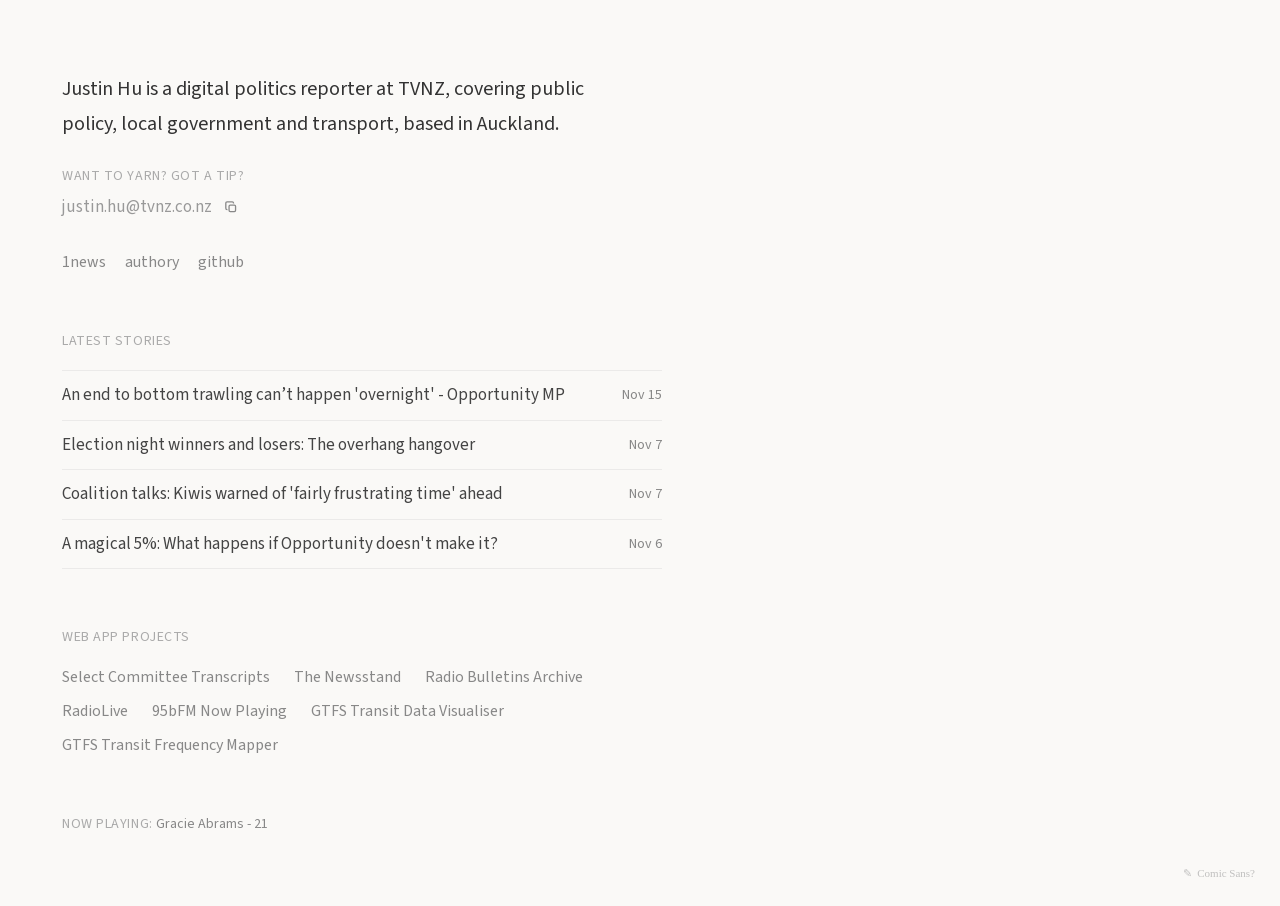
==== index.html @ ae9128d3 "chore: update recent articles" ====
<!DOCTYPE html>
<html lang="en-NZ"><head>
<meta charset="utf-8">
<meta name="viewport" content="width=device-width, initial-scale=1">
<title>Justin Hu</title>
<meta name="description" content="Justin Hu is a digital politics reporter at 1News, covering public policy, local government and transport in New Zealand.">
<link rel="canonical" href="https://justinhu-nz.github.io/">
<link rel="icon" type="image/png" sizes="32x32" href="/favicon-buzzy-bee.png">
<meta property="og:locale" content="en_NZ">
<meta property="og:type" content="website">
<meta property="og:title" content="Justin Hu">
<meta property="og:description" content="Justin Hu is a digital politics reporter at 1News, covering public policy, local government and transport in New Zealand.">
<meta property="og:url" content="https://justinhu-nz.github.io/">
<meta property="og:site_name" content="Justin Hu">
<meta name="twitter:card" content="summary">
<meta name="twitter:title" content="Justin Hu">
<meta name="twitter:description" content="Justin Hu is a digital politics reporter at 1News, covering public policy, local government and transport in New Zealand.">
<style>
@font-face {
  font-family: 'Source Sans 3';
  font-style: normal;
  font-weight: 300 500;
  font-display: swap;
  src: url("fonts/eb3d325c-e058-41f9-a5ef-965d2da668bb.woff2") format('woff2');
}
</style>
<style>
:root {
  --bg: #faf9f7;
  --ink: #333;
  --body: #444;
  --muted: #999;
  --subtle: #888;
  --label: #aaa;
  --rule: rgba(0,0,0,.06);
  --link-deco: rgba(0,0,0,.15);
  --email-cursor-original: url("data:image/svg+xml,%3Csvg%20xmlns='http://www.w3.org/2000/svg'%20width='46'%20height='30'%3E%3Crect%20x='1'%20y='1'%20width='40'%20height='20'%20rx='6'%20fill='%23333'%20stroke='%23fff'%20stroke-width='1.5'/%3E%3Cpath%20d='M9%2020%20L9%2028%20L18%2020%20Z'%20fill='%23333'/%3E%3Ctext%20x='21'%20y='15.5'%20font-family='sans-serif'%20font-size='11'%20font-weight='600'%20fill='%23fff'%20text-anchor='middle'%3Etip%3F%3C/text%3E%3C/svg%3E");
}
@media (prefers-color-scheme: dark) {
  :root {
    --bg: #1c1a17;
    --ink: #ddd8d0;
    --body: #bbb5ac;
    --muted: #6e6e6e;
    --subtle: #606060;
    --label: #505050;
    --rule: rgba(255,255,255,.09);
    --link-deco: rgba(255,255,255,.12);
  }
}
body { margin: 0; background: var(--bg); font-family: 'Source Sans 3', sans-serif; }
body.comic-mode { font-family: "Comic Sans MS", "Comic Sans", cursive; }
a { transition: color 0.15s; }
.email:hover { color: var(--ink); }
.social:hover { color: var(--ink); }
.article:hover { color: var(--ink); }

/* Feature 2 — subtle animated proofreader's squiggle on link hover.
   A sine-wave SVG used as a mask, so it's painted in currentColor and
   adapts to light/dark automatically. Underlined links opt in via .squiggle. */
.squiggle { position: relative; }
.squiggle::after {
  content: ""; position: absolute; left: 0; right: 0; bottom: -3px; height: 5px;
  background: currentColor; opacity: 0;
  transition: opacity 0.2s ease;
  -webkit-mask: var(--sq) repeat-x left center; mask: var(--sq) repeat-x left center;
  -webkit-mask-size: 12px 5px; mask-size: 12px 5px;
}
:root { --sq: url("data:image/svg+xml,%3Csvg xmlns='http://www.w3.org/2000/svg' width='12' height='5'%3E%3Cpath d='M0 2.5 Q3 0 6 2.5 T12 2.5' fill='none' stroke='%23000' stroke-width='1.1'/%3E%3C/svg%3E"); }
.squiggle:hover::after { opacity: 0.55; animation: sq-flow 0.9s linear infinite; }
@keyframes sq-flow { to { -webkit-mask-position: 12px center; mask-position: 12px center; } }
@media (prefers-reduced-motion: reduce) { .squiggle:hover::after { animation: none; } }

/* The email stays selectable. Change data-email-cursor on <body> to "original"
   to restore the previous dark speech-bubble cursor. */
.email { cursor: text; }
body[data-email-cursor="original"] .email { cursor: var(--email-cursor-original) 8 4, pointer; }

.contact-row { width: fit-content; max-width: 100%; }
.contact-halo {
  position: fixed; left: 0; top: 0; z-index: 2;
  color: var(--subtle); font-size: 11px; font-weight: 600; line-height: 1;
  white-space: nowrap; pointer-events: none; opacity: 0;
  text-shadow: 0 0 2px var(--bg), 0 0 5px var(--bg), 0 3px 10px rgba(0,0,0,.2);
  transform: translateY(-2px); transition: opacity .12s ease, transform .12s ease;
}
@media (hover: hover) and (pointer: fine) {
  body[data-email-cursor="plain"] .contact-row.is-halo-visible .contact-halo {
    opacity: .85; transform: translateY(0);
  }
}
@media (prefers-reduced-motion: reduce) { .contact-halo { transition: none; } }

.copy-email {
  display: inline-flex; align-items: center; gap: 0; padding: 4px;
  border: 0; border-radius: 5px; background: transparent;
  color: var(--subtle); font: inherit; font-size: 13px; line-height: 1;
  cursor: pointer; transition: color 0.15s, background 0.15s;
}
.copy-email:hover { color: var(--ink); }
.copy-email:focus-visible { outline: none; color: var(--ink); background: var(--rule); }
.copy-email svg { width: 13px; height: 13px; fill: none; stroke: currentColor; stroke-width: 1.6; }
.copy-email span {
  max-width: 0; overflow: hidden; opacity: 0; white-space: nowrap;
  transition: max-width 0.2s ease, opacity 0.2s ease, margin-left 0.2s ease;
}
.copy-email:hover span, .copy-email:focus-visible span {
  max-width: 110px; margin-left: 5px; opacity: 1;
}

.comic-toggle { display: none; }
@media (min-width: 768px) and (hover: hover) and (pointer: fine) {
  body.comic-mode > div > div { max-width: 650px !important; }
  body.comic-mode > div > div > p:first-of-type { max-width: 650px !important; }

  .comic-toggle {
    position: fixed; right: 16px; bottom: 14px; z-index: 3;
    display: inline-flex; align-items: center; gap: 5px;
    padding: 6px 8px; border: 1px solid transparent; border-radius: 999px;
    background: transparent; color: var(--label); font: 11px/1 "Comic Sans MS", "Comic Sans", cursive;
    cursor: pointer; opacity: .72;
    transition: color .15s, border-color .15s, opacity .15s, transform .15s;
  }
  .comic-toggle:hover { color: var(--ink); border-color: var(--rule); opacity: 1; transform: rotate(-2deg); }
  .comic-toggle:focus-visible { outline: 2px solid var(--ink); outline-offset: 3px; }
  .comic-toggle[aria-pressed="true"] { color: var(--subtle); opacity: .85; }
}

/* Feature 1 — story dates: actual date by default, "N days ago" on hover.
   Both variants are pre-rendered; hover swaps them with no per-hover JS. */
.date-rel { display: none; }
.article:hover .date-abs { display: none; }
.article:hover .date-rel { display: inline; }
.article {
  display: flex; justify-content: space-between; align-items: baseline; gap: 19px;
}
.article > span:first-child { line-height: 1.45; }
.article > span[data-iso] { flex-shrink: 0; }

/* A mouse can reveal the wider relative date on hover, so keep desktop rows
   stable by letting long headlines fade beneath it. Touch layouts retain the
   original wrapping behaviour because they have no hover-induced reflow. */
@media (hover: hover) and (pointer: fine) {
  .article { position: relative; display: block; }
  .article > span:first-child { display: block; overflow: hidden; white-space: nowrap; }
  .article > span[data-iso] {
    position: absolute; right: 0; top: 50%; transform: translateY(-50%);
    padding-left: 27px;
    background: linear-gradient(to right, transparent, var(--bg) 22px, var(--bg));
  }
}

/* Short-laptop fit — tightens vertical rhythm ONLY on small, short screens
   (e.g. 1366x768). Both conditions must hold: the max-width:1600px guard means
   a 1920-wide desktop can never match, no matter how much browser chrome
   shortens its window; max-height:820px keeps 1080-tall screens out too. */
@media (max-width: 1600px) and (max-height: 820px) {
  [style*="72px 62px"] { padding-top: 44px !important; padding-bottom: 44px !important; }
  [style*="58px 0 0"] { margin-top: 34px !important; }
}
</style>

<script type="application/ld+json">
{
  "@context": "https://schema.org",
  "@type": "WebSite",
  "url": "https://justinhu-nz.github.io/",
  "name": "Justin Hu",
  "alternateName": "Justin Hu NZ"
}
</script>

<script type="application/ld+json">
{
  "@context": "https://schema.org",
  "@type": "Person",
  "name": "Justin Hu",
  "url": "https://justinhu-nz.github.io/",
  "jobTitle": "Digital politics reporter",
  "worksFor": {
    "@type": "Organization",
    "name": "1News"
  },
  "knowsAbout": [
    "Public policy",
    "Local government",
    "Transport",
    "New Zealand politics"
  ],
  "sameAs": [
    "https://www.1news.co.nz/reporter/justin-hu/",
    "https://authory.com/JustinHu",
    "https://github.com/justinhu-nz/"
  ]
}
</script>

<style>
/* These rules activate only when one of the standalone layout trials targets
   its matching hidden marker. The normal homepage remains unchanged. */
.layout-trial-target { display: none; }

@media (min-width: 960px) {
  body:has(#latest-stories-tight:target) > div > div {
    box-sizing: border-box; display: grid !important;
    grid-template-columns: minmax(0, 520px) minmax(340px, 480px);
    column-gap: 40px; width: 100%; max-width: 1124px !important;
    padding: 56px 42px !important;
  }
}
@media (min-width: 1024px) {
  body:has(#latest-stories-balanced:target) > div > div {
    box-sizing: border-box; display: grid !important;
    grid-template-columns: minmax(0, 550px) minmax(360px, 520px);
    column-gap: 72px; width: 100%; max-width: 1266px !important;
    padding: 72px 62px !important;
  }
}
@media (min-width: 1120px) {
  body:has(#latest-stories-airy:target) > div > div {
    box-sizing: border-box; display: grid !important;
    grid-template-columns: minmax(0, 550px) minmax(380px, 540px);
    column-gap: 112px; width: 100%; max-width: 1362px !important;
    padding: 88px 80px !important;
  }
}

@media (min-width: 960px) {
  body:has(.layout-trial-target:target) > div > div > * { grid-column: 1; }
  body:has(.layout-trial-target:target) > div > div > div:last-child {
    grid-column: 2; grid-row: 1 / -1; margin-top: 0 !important;
  }
}
</style>
</head>
<body data-email-cursor="plain">
<span id="latest-stories-tight" class="layout-trial-target" aria-hidden="true"></span>
<span id="latest-stories-balanced" class="layout-trial-target" aria-hidden="true"></span>
<span id="latest-stories-airy" class="layout-trial-target" aria-hidden="true"></span>
<div style="min-height: 100vh; display: flex; align-items: flex-start; padding: 0">
<div style="padding: 72px 62px; max-width: 600px">
<p style="font-size: 20px; line-height: 1.75; color: var(--ink); margin: 0 0 7px; font-weight: 400; max-width: 550px">Justin Hu is a digital politics reporter at TVNZ, covering public policy, local government and transport, based in Auckland.</p>

<p style="font-size: 14px; color: var(--label); letter-spacing: 0.04em; text-transform: uppercase; margin: 24px 0 7px">Want to yarn? Got a tip?</p>
<p class="contact-row" style="display: flex; align-items: center; flex-wrap: wrap; gap: 9px; font-size: 17px; line-height: 1.7; color: var(--muted); margin: 0">
<a href="mailto:justin.hu@tvnz.co.nz" class="email squiggle" style="color: var(--muted); text-decoration: none">justin.hu@tvnz.co.nz</a>
<button type="button" id="copy-email" class="copy-email" aria-label="Copy email address">
<svg viewBox="0 0 16 16" aria-hidden="true"><rect x="5" y="5" width="8" height="8" rx="1.5"></rect><path d="M3 10.5H2.5A1.5 1.5 0 0 1 1 9V2.5A1.5 1.5 0 0 1 2.5 1H9a1.5 1.5 0 0 1 1.5 1.5V3"></path></svg>
<span aria-live="polite">Copy email address</span>
</button>
<span id="contact-halo" class="contact-halo" aria-hidden="true">tip?</span>
</p>

<div style="display: flex; gap: 19px; margin: 29px 0 0; font-size: 16px">
<a href="https://www.1news.co.nz/reporter/justin-hu/" class="social squiggle" style="color: var(--subtle); text-decoration: none">1news</a>
<a href="https://authory.com/JustinHu" class="social squiggle" style="color: var(--subtle); text-decoration: none">authory</a>
<a href="https://github.com/justinhu-nz/" class="social squiggle" rel="nofollow" style="color: var(--subtle); text-decoration: none">github</a>
</div>

<div style="margin: 58px 0 0">
<p style="font-size: 14px; color: var(--label); letter-spacing: 0.04em; text-transform: uppercase; margin: 0 0 19px">Latest stories</p>

<div style="display: flex; flex-direction: column; font-size: 17px">
<a href="https://www.1news.co.nz/2026/11/15/an-end-to-bottom-trawling-cant-happen-overnight-opportunity-mp/" class="article" style="padding: 12px 0; border-top: 1px solid var(--rule); color: var(--body); text-decoration: none">
<span style="line-height: 1.45">An end to bottom trawling can’t happen &#x27;overnight&#x27; - Opportunity MP</span>
<span style="font-size: 14px; color: var(--subtle); white-space: nowrap; flex-shrink: 0" data-iso="2026-11-15">Nov 15</span>
</a>
<a href="https://www.1news.co.nz/2026/11/08/election-night-winners-and-losers-the-overhang-hangover/" class="article" style="padding: 12px 0; border-top: 1px solid var(--rule); color: var(--body); text-decoration: none">
<span style="line-height: 1.45">Election night winners and losers: The overhang hangover</span>
<span style="font-size: 14px; color: var(--subtle); white-space: nowrap; flex-shrink: 0" data-iso="2026-11-07">Nov 7</span>
</a>
<a href="https://www.1news.co.nz/2026/11/08/coalition-talks-kiwis-warned-of-fairly-frustrating-time-ahead/" class="article" style="padding: 12px 0; border-top: 1px solid var(--rule); color: var(--body); text-decoration: none">
<span style="line-height: 1.45">Coalition talks: Kiwis warned of &#x27;fairly frustrating time&#x27; ahead</span>
<span style="font-size: 14px; color: var(--subtle); white-space: nowrap; flex-shrink: 0" data-iso="2026-11-07">Nov 7</span>
</a>
<a href="https://www.1news.co.nz/2026/11/06/a-magical-5-what-happens-if-opportunity-doesnt-make-it/" class="article" style="padding: 12px 0; border-top: 1px solid var(--rule); border-bottom: 1px solid var(--rule); color: var(--body); text-decoration: none">
<span style="line-height: 1.45">A magical 5%: What happens if Opportunity doesn&#x27;t make it?</span>
<span style="font-size: 14px; color: var(--subtle); white-space: nowrap; flex-shrink: 0" data-iso="2026-11-06">Nov 6</span>
</a>
</div>
</div>

<div style="margin: 58px 0 0">
<p style="font-size: 14px; color: var(--label); letter-spacing: 0.04em; text-transform: uppercase; margin: 0 0 19px">Web app projects</p>

<div style="display: flex; flex-wrap: wrap; gap: 12px 24px; font-size: 16px">
<a href="https://justinhu-nz.github.io/selectcommittee-transcripts/" rel="nofollow" style="color: var(--subtle); text-decoration: none; white-space: nowrap">Select Committee Transcripts</a>
<a href="https://justinhu-nz.github.io/nz-newsstand/" rel="nofollow" style="color: var(--subtle); text-decoration: none; white-space: nowrap">The Newsstand</a>
<a href="https://justinhu-nz.github.io/rnz-bulletins-archive/" rel="nofollow" style="color: var(--subtle); text-decoration: none; white-space: nowrap">Radio Bulletins Archive</a>
<a href="https://justinhu-nz.github.io/RadioLive/" rel="nofollow" style="color: var(--subtle); text-decoration: none; white-space: nowrap">RadioLive</a>
<a href="https://bsky.app/profile/95nowplaying.bsky.social" rel="nofollow" style="color: var(--subtle); text-decoration: none; white-space: nowrap">95bFM Now Playing</a>
<a href="https://justinhu-nz.github.io/GTFSTransitVisualiser/" rel="nofollow" style="color: var(--subtle); text-decoration: none; white-space: nowrap">GTFS Transit Data Visualiser</a>
<a href="https://justinhu-nz.github.io/GTFS-frequencyMapper/" rel="nofollow" style="color: var(--subtle); text-decoration: none; white-space: nowrap">GTFS Transit Frequency Mapper</a>
</div>
</div>

<p id="np" data-nosnippet style="font-size: 14px; color: var(--label); letter-spacing: 0.04em; text-transform: uppercase; margin: 58px 0 0; display: none">Now playing: <span id="np-track" style="text-transform: none; letter-spacing: 0; color: var(--subtle)"></span></p>
</div>
</div>

<button type="button" id="comic-toggle" class="comic-toggle" aria-pressed="false" aria-label="Turn on Comic Sans mode">
<span aria-hidden="true">✎</span><span>Comic Sans?</span>
</button>

<script>
/* A desktop-only typeface detour, remembered for the next visit. */
const comicToggle = document.getElementById('comic-toggle');
let comicMode = false;
try { comicMode = localStorage.getItem('comic-mode') === 'on'; } catch {}

const setComicMode = enabled => {
  document.body.classList.toggle('comic-mode', enabled);
  comicToggle.setAttribute('aria-pressed', String(enabled));
  comicToggle.setAttribute('aria-label', enabled ? 'Turn off Comic Sans mode' : 'Turn on Comic Sans mode');
  comicToggle.lastElementChild.textContent = enabled ? 'Sans the Comic' : 'Comic Sans?';
};

setComicMode(comicMode);
comicToggle.addEventListener('click', () => {
  comicMode = !document.body.classList.contains('comic-mode');
  setComicMode(comicMode);
  try { localStorage.setItem('comic-mode', comicMode ? 'on' : 'off'); } catch {}
});
</script>

<script>
/* One hover boundary for the whole contact row keeps the playful note stable. */
const contactRow = document.querySelector('.contact-row');
const contactHalo = document.getElementById('contact-halo');
const contactEmail = contactRow.querySelector('.email');
const contactMessages = ['tip?', 'information?', 'feedback?', 'catch-up?', 'coffee?', 'beers?'];
const canHoverContact = window.matchMedia('(hover: hover) and (pointer: fine)');
let contactMessageIndex = 0;
let contactHaloSuppressed = false;

const moveContactHalo = event => {
  contactHalo.style.left = `${event.clientX + 14}px`;
  contactHalo.style.top = `${event.clientY + 18}px`;
};

contactRow.addEventListener('pointerenter', event => {
  if (!canHoverContact.matches || document.body.dataset.emailCursor !== 'plain') return;
  if (event.buttons || contactHaloSuppressed) return;
  contactHaloSuppressed = false;
  contactHalo.textContent = contactMessages[contactMessageIndex];
  contactMessageIndex = (contactMessageIndex + 1) % contactMessages.length;
  moveContactHalo(event);
  contactRow.classList.add('is-halo-visible');
});
contactRow.addEventListener('pointermove', event => {
  if (!contactHaloSuppressed && canHoverContact.matches) moveContactHalo(event);
});
contactRow.addEventListener('pointerleave', () => {
  contactRow.classList.remove('is-halo-visible');
});
contactEmail.addEventListener('pointerdown', () => {
  contactHaloSuppressed = true;
  contactRow.classList.remove('is-halo-visible');
});
window.addEventListener('pointerup', () => { contactHaloSuppressed = false; }, { passive: true });
</script>

<script>
/* Copy the contact address and briefly confirm success in the button. */
const copyEmail = document.getElementById('copy-email');
copyEmail.addEventListener('click', async () => {
  const address = 'justin.hu@tvnz.co.nz';
  const label = copyEmail.querySelector('span');
  let field;
  try {
    if (navigator.clipboard && window.isSecureContext) {
      await navigator.clipboard.writeText(address);
    } else {
      field = document.createElement('textarea');
      field.value = address;
      field.style.position = 'fixed';
      field.style.opacity = '0';
      document.body.appendChild(field);
      field.select();
      if (!document.execCommand('copy')) throw new Error('Copy failed');
    }
    label.textContent = 'Copied';
    window.setTimeout(() => { label.textContent = 'Copy email address'; }, 1800);
  } catch {
    label.textContent = 'Copy failed';
    window.setTimeout(() => { label.textContent = 'Copy email address'; }, 1800);
  } finally {
    field?.remove();
  }
});
</script>

<script>
/* Feature 1 — build "N days ago" alongside each pre-rendered date. */
for (const s of document.querySelectorAll('[data-iso]')) {
  const days = Math.floor((Date.now() - new Date(s.dataset.iso + 'T00:00:00')) / 86400000);
  const rel = days <= 0 ? 'today' : days === 1 ? 'yesterday' : days + ' days ago';
  s.innerHTML = '<span class="date-abs">' + s.textContent + '</span><span class="date-rel">' + rel + '</span>';
}
</script>

<script>
/* "On the desk today" — cycles a favourite from songs.txt, but holds the same
   pick if you've visited within the last 4 minutes (localStorage remembers). */
fetch('songs.txt').then(r => r.text()).then(text => {
  const favs = text.split('\n').map(l => l.trim()).filter(l => l && !l.startsWith('#'));
  if (!favs.length) return;

  const FOUR_MIN = 4 * 60 * 1000;
  const now = Date.now();
  let saved;
  try { saved = JSON.parse(localStorage.getItem('np') || 'null'); } catch {}

  let track;
  if (saved && now - saved.t < FOUR_MIN && favs.includes(saved.track)) {
    track = saved.track;                                   // still fresh — keep it
  } else {
    track = favs[Math.floor(Math.random() * favs.length)]; // new visit — repick
    try { localStorage.setItem('np', JSON.stringify({ track, t: now })); } catch {}
  }

  const el = document.getElementById('np'), out = document.getElementById('np-track');
  out.textContent = track;
  el.style.display = '';                                    // reveal only once we have a track
}).catch(() => {});
</script>
</body></html>
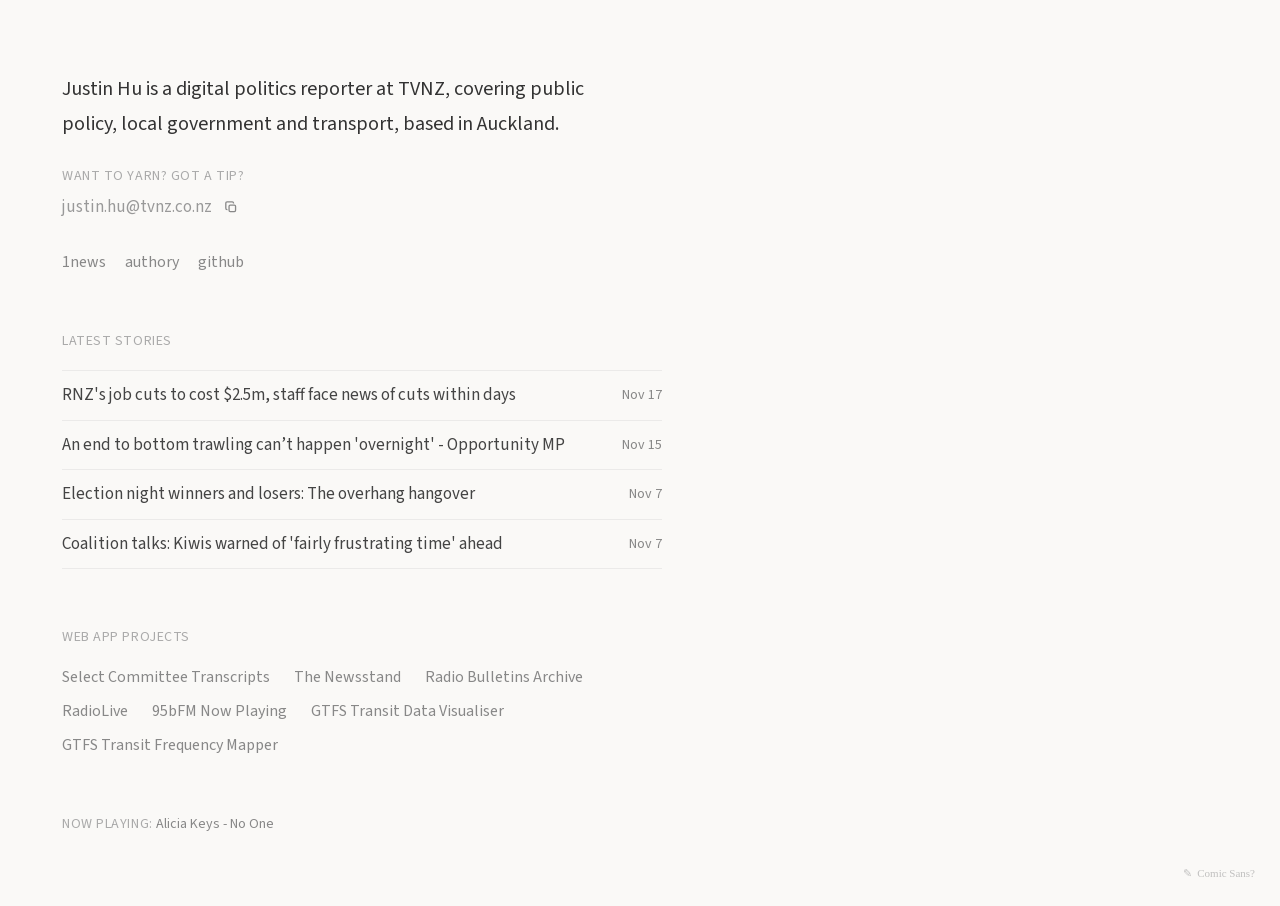
==== commit f801b8ad: "chore: update recent articles" ====
--- a/index.html
+++ b/index.html
@@ -261,6 +261,10 @@
 <p style="font-size: 14px; color: var(--label); letter-spacing: 0.04em; text-transform: uppercase; margin: 0 0 19px">Latest stories</p>
 
 <div style="display: flex; flex-direction: column; font-size: 17px">
+<a href="https://www.1news.co.nz/2026/11/17/rnzs-job-cuts-to-cost-25m-staff-face-news-of-cuts-within-days/" class="article" style="padding: 12px 0; border-top: 1px solid var(--rule); color: var(--body); text-decoration: none">
+<span style="line-height: 1.45">RNZ&#x27;s job cuts to cost $2.5m, staff face news of cuts within days</span>
+<span style="font-size: 14px; color: var(--subtle); white-space: nowrap; flex-shrink: 0" data-iso="2026-11-17">Nov 17</span>
+</a>
 <a href="https://www.1news.co.nz/2026/11/15/an-end-to-bottom-trawling-cant-happen-overnight-opportunity-mp/" class="article" style="padding: 12px 0; border-top: 1px solid var(--rule); color: var(--body); text-decoration: none">
 <span style="line-height: 1.45">An end to bottom trawling can’t happen &#x27;overnight&#x27; - Opportunity MP</span>
 <span style="font-size: 14px; color: var(--subtle); white-space: nowrap; flex-shrink: 0" data-iso="2026-11-15">Nov 15</span>
@@ -269,13 +273,9 @@
 <span style="line-height: 1.45">Election night winners and losers: The overhang hangover</span>
 <span style="font-size: 14px; color: var(--subtle); white-space: nowrap; flex-shrink: 0" data-iso="2026-11-07">Nov 7</span>
 </a>
-<a href="https://www.1news.co.nz/2026/11/08/coalition-talks-kiwis-warned-of-fairly-frustrating-time-ahead/" class="article" style="padding: 12px 0; border-top: 1px solid var(--rule); color: var(--body); text-decoration: none">
+<a href="https://www.1news.co.nz/2026/11/08/coalition-talks-kiwis-warned-of-fairly-frustrating-time-ahead/" class="article" style="padding: 12px 0; border-top: 1px solid var(--rule); border-bottom: 1px solid var(--rule); color: var(--body); text-decoration: none">
 <span style="line-height: 1.45">Coalition talks: Kiwis warned of &#x27;fairly frustrating time&#x27; ahead</span>
 <span style="font-size: 14px; color: var(--subtle); white-space: nowrap; flex-shrink: 0" data-iso="2026-11-07">Nov 7</span>
-</a>
-<a href="https://www.1news.co.nz/2026/11/06/a-magical-5-what-happens-if-opportunity-doesnt-make-it/" class="article" style="padding: 12px 0; border-top: 1px solid var(--rule); border-bottom: 1px solid var(--rule); color: var(--body); text-decoration: none">
-<span style="line-height: 1.45">A magical 5%: What happens if Opportunity doesn&#x27;t make it?</span>
-<span style="font-size: 14px; color: var(--subtle); white-space: nowrap; flex-shrink: 0" data-iso="2026-11-06">Nov 6</span>
 </a>
 </div>
 </div>
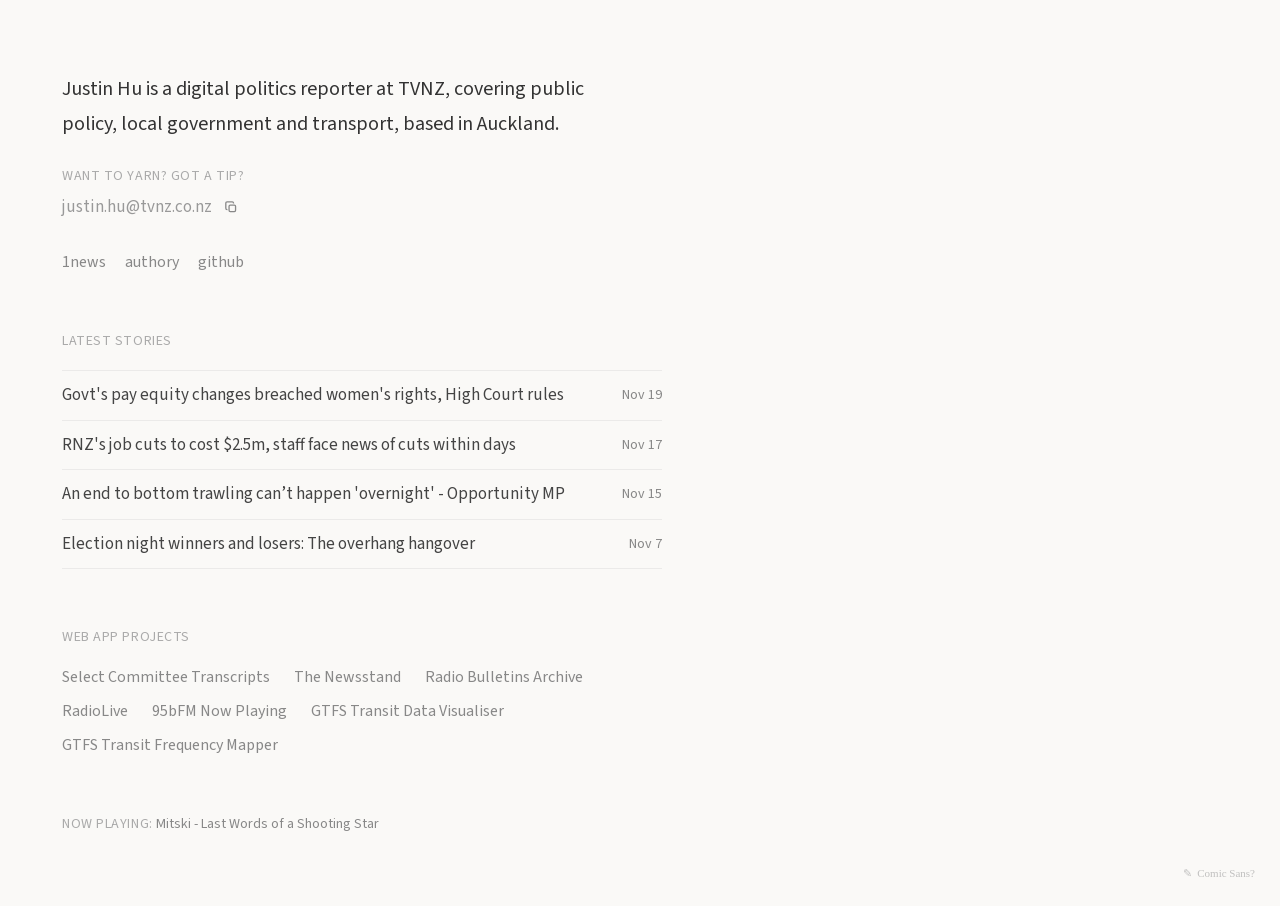
==== commit 65418bd6: "chore: update recent articles" ====
--- a/index.html
+++ b/index.html
@@ -261,6 +261,10 @@
 <p style="font-size: 14px; color: var(--label); letter-spacing: 0.04em; text-transform: uppercase; margin: 0 0 19px">Latest stories</p>
 
 <div style="display: flex; flex-direction: column; font-size: 17px">
+<a href="https://www.1news.co.nz/2026/11/20/govts-pay-equity-changes-breached-womens-rights-high-court-rules/" class="article" style="padding: 12px 0; border-top: 1px solid var(--rule); color: var(--body); text-decoration: none">
+<span style="line-height: 1.45">Govt&#x27;s pay equity changes breached women&#x27;s rights, High Court rules</span>
+<span style="font-size: 14px; color: var(--subtle); white-space: nowrap; flex-shrink: 0" data-iso="2026-11-19">Nov 19</span>
+</a>
 <a href="https://www.1news.co.nz/2026/11/17/rnzs-job-cuts-to-cost-25m-staff-face-news-of-cuts-within-days/" class="article" style="padding: 12px 0; border-top: 1px solid var(--rule); color: var(--body); text-decoration: none">
 <span style="line-height: 1.45">RNZ&#x27;s job cuts to cost $2.5m, staff face news of cuts within days</span>
 <span style="font-size: 14px; color: var(--subtle); white-space: nowrap; flex-shrink: 0" data-iso="2026-11-17">Nov 17</span>
@@ -269,12 +273,8 @@
 <span style="line-height: 1.45">An end to bottom trawling can’t happen &#x27;overnight&#x27; - Opportunity MP</span>
 <span style="font-size: 14px; color: var(--subtle); white-space: nowrap; flex-shrink: 0" data-iso="2026-11-15">Nov 15</span>
 </a>
-<a href="https://www.1news.co.nz/2026/11/08/election-night-winners-and-losers-the-overhang-hangover/" class="article" style="padding: 12px 0; border-top: 1px solid var(--rule); color: var(--body); text-decoration: none">
+<a href="https://www.1news.co.nz/2026/11/08/election-night-winners-and-losers-the-overhang-hangover/" class="article" style="padding: 12px 0; border-top: 1px solid var(--rule); border-bottom: 1px solid var(--rule); color: var(--body); text-decoration: none">
 <span style="line-height: 1.45">Election night winners and losers: The overhang hangover</span>
-<span style="font-size: 14px; color: var(--subtle); white-space: nowrap; flex-shrink: 0" data-iso="2026-11-07">Nov 7</span>
-</a>
-<a href="https://www.1news.co.nz/2026/11/08/coalition-talks-kiwis-warned-of-fairly-frustrating-time-ahead/" class="article" style="padding: 12px 0; border-top: 1px solid var(--rule); border-bottom: 1px solid var(--rule); color: var(--body); text-decoration: none">
-<span style="line-height: 1.45">Coalition talks: Kiwis warned of &#x27;fairly frustrating time&#x27; ahead</span>
 <span style="font-size: 14px; color: var(--subtle); white-space: nowrap; flex-shrink: 0" data-iso="2026-11-07">Nov 7</span>
 </a>
 </div>
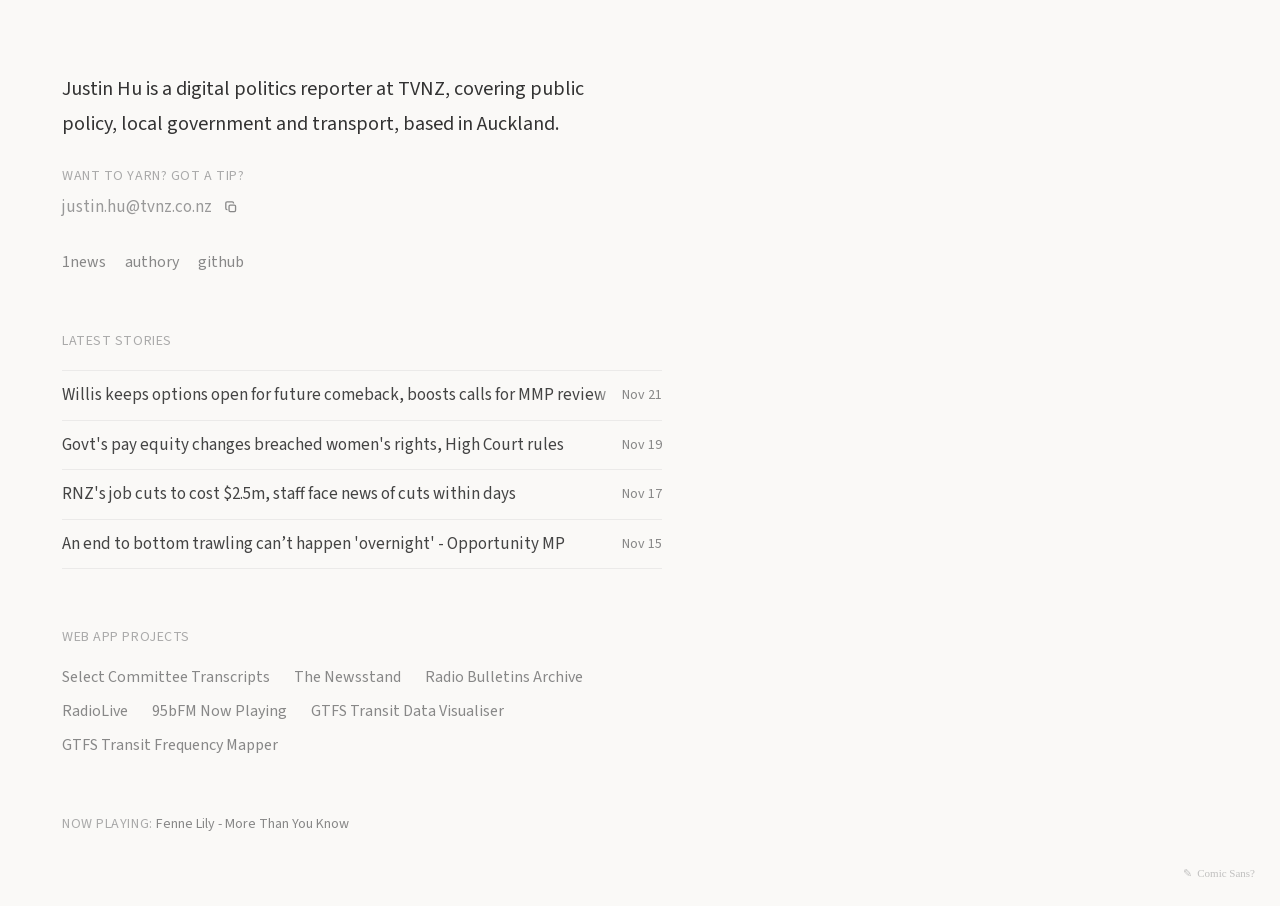
==== commit dc2f52f9: "chore: update recent articles" ====
--- a/index.html
+++ b/index.html
@@ -261,6 +261,10 @@
 <p style="font-size: 14px; color: var(--label); letter-spacing: 0.04em; text-transform: uppercase; margin: 0 0 19px">Latest stories</p>
 
 <div style="display: flex; flex-direction: column; font-size: 17px">
+<a href="https://www.1news.co.nz/2026/11/22/willis-keeps-door-ajar-for-political-comeback-boosts-calls-for-mmp-review/" class="article" style="padding: 12px 0; border-top: 1px solid var(--rule); color: var(--body); text-decoration: none">
+<span style="line-height: 1.45">Willis keeps options open for future comeback, boosts calls for MMP review</span>
+<span style="font-size: 14px; color: var(--subtle); white-space: nowrap; flex-shrink: 0" data-iso="2026-11-21">Nov 21</span>
+</a>
 <a href="https://www.1news.co.nz/2026/11/20/govts-pay-equity-changes-breached-womens-rights-high-court-rules/" class="article" style="padding: 12px 0; border-top: 1px solid var(--rule); color: var(--body); text-decoration: none">
 <span style="line-height: 1.45">Govt&#x27;s pay equity changes breached women&#x27;s rights, High Court rules</span>
 <span style="font-size: 14px; color: var(--subtle); white-space: nowrap; flex-shrink: 0" data-iso="2026-11-19">Nov 19</span>
@@ -269,13 +273,9 @@
 <span style="line-height: 1.45">RNZ&#x27;s job cuts to cost $2.5m, staff face news of cuts within days</span>
 <span style="font-size: 14px; color: var(--subtle); white-space: nowrap; flex-shrink: 0" data-iso="2026-11-17">Nov 17</span>
 </a>
-<a href="https://www.1news.co.nz/2026/11/15/an-end-to-bottom-trawling-cant-happen-overnight-opportunity-mp/" class="article" style="padding: 12px 0; border-top: 1px solid var(--rule); color: var(--body); text-decoration: none">
+<a href="https://www.1news.co.nz/2026/11/15/an-end-to-bottom-trawling-cant-happen-overnight-opportunity-mp/" class="article" style="padding: 12px 0; border-top: 1px solid var(--rule); border-bottom: 1px solid var(--rule); color: var(--body); text-decoration: none">
 <span style="line-height: 1.45">An end to bottom trawling can’t happen &#x27;overnight&#x27; - Opportunity MP</span>
 <span style="font-size: 14px; color: var(--subtle); white-space: nowrap; flex-shrink: 0" data-iso="2026-11-15">Nov 15</span>
-</a>
-<a href="https://www.1news.co.nz/2026/11/08/election-night-winners-and-losers-the-overhang-hangover/" class="article" style="padding: 12px 0; border-top: 1px solid var(--rule); border-bottom: 1px solid var(--rule); color: var(--body); text-decoration: none">
-<span style="line-height: 1.45">Election night winners and losers: The overhang hangover</span>
-<span style="font-size: 14px; color: var(--subtle); white-space: nowrap; flex-shrink: 0" data-iso="2026-11-07">Nov 7</span>
 </a>
 </div>
 </div>
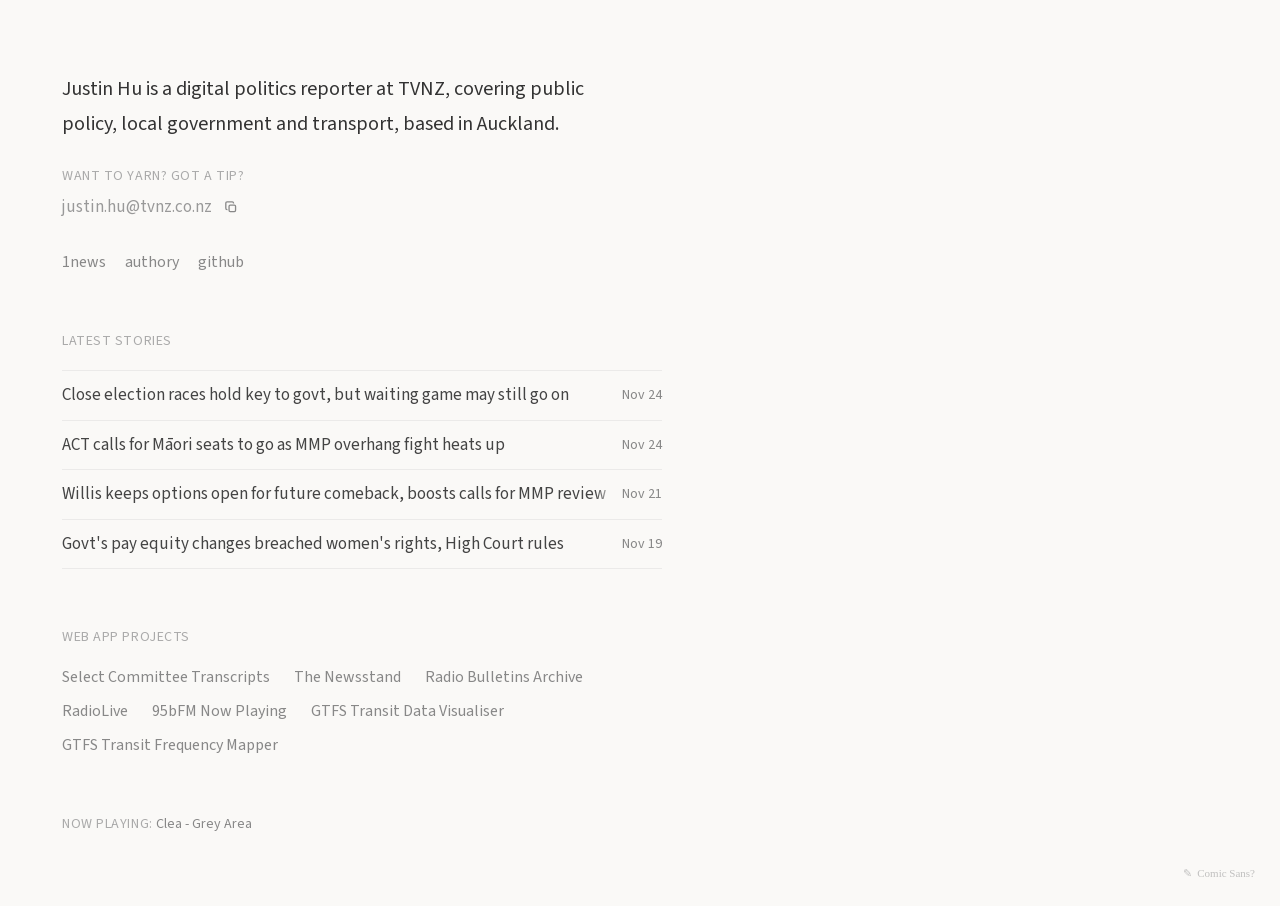
==== commit aab2a198: "chore: update recent articles" ====
--- a/index.html
+++ b/index.html
@@ -261,21 +261,21 @@
 <p style="font-size: 14px; color: var(--label); letter-spacing: 0.04em; text-transform: uppercase; margin: 0 0 19px">Latest stories</p>
 
 <div style="display: flex; flex-direction: column; font-size: 17px">
+<a href="https://www.1news.co.nz/2026/11/25/close-election-races-hold-key-to-govt-but-waiting-game-may-still-go-on/" class="article" style="padding: 12px 0; border-top: 1px solid var(--rule); color: var(--body); text-decoration: none">
+<span style="line-height: 1.45">Close election races hold key to govt, but waiting game may still go on</span>
+<span style="font-size: 14px; color: var(--subtle); white-space: nowrap; flex-shrink: 0" data-iso="2026-11-24">Nov 24</span>
+</a>
+<a href="https://www.1news.co.nz/2026/11/24/act-calls-for-maori-seats-to-go-as-mmp-overhang-fight-heats-up/" class="article" style="padding: 12px 0; border-top: 1px solid var(--rule); color: var(--body); text-decoration: none">
+<span style="line-height: 1.45">ACT calls for Māori seats to go as MMP overhang fight heats up</span>
+<span style="font-size: 14px; color: var(--subtle); white-space: nowrap; flex-shrink: 0" data-iso="2026-11-24">Nov 24</span>
+</a>
 <a href="https://www.1news.co.nz/2026/11/22/willis-keeps-door-ajar-for-political-comeback-boosts-calls-for-mmp-review/" class="article" style="padding: 12px 0; border-top: 1px solid var(--rule); color: var(--body); text-decoration: none">
 <span style="line-height: 1.45">Willis keeps options open for future comeback, boosts calls for MMP review</span>
 <span style="font-size: 14px; color: var(--subtle); white-space: nowrap; flex-shrink: 0" data-iso="2026-11-21">Nov 21</span>
 </a>
-<a href="https://www.1news.co.nz/2026/11/20/govts-pay-equity-changes-breached-womens-rights-high-court-rules/" class="article" style="padding: 12px 0; border-top: 1px solid var(--rule); color: var(--body); text-decoration: none">
+<a href="https://www.1news.co.nz/2026/11/20/govts-pay-equity-changes-breached-womens-rights-high-court-rules/" class="article" style="padding: 12px 0; border-top: 1px solid var(--rule); border-bottom: 1px solid var(--rule); color: var(--body); text-decoration: none">
 <span style="line-height: 1.45">Govt&#x27;s pay equity changes breached women&#x27;s rights, High Court rules</span>
 <span style="font-size: 14px; color: var(--subtle); white-space: nowrap; flex-shrink: 0" data-iso="2026-11-19">Nov 19</span>
-</a>
-<a href="https://www.1news.co.nz/2026/11/17/rnzs-job-cuts-to-cost-25m-staff-face-news-of-cuts-within-days/" class="article" style="padding: 12px 0; border-top: 1px solid var(--rule); color: var(--body); text-decoration: none">
-<span style="line-height: 1.45">RNZ&#x27;s job cuts to cost $2.5m, staff face news of cuts within days</span>
-<span style="font-size: 14px; color: var(--subtle); white-space: nowrap; flex-shrink: 0" data-iso="2026-11-17">Nov 17</span>
-</a>
-<a href="https://www.1news.co.nz/2026/11/15/an-end-to-bottom-trawling-cant-happen-overnight-opportunity-mp/" class="article" style="padding: 12px 0; border-top: 1px solid var(--rule); border-bottom: 1px solid var(--rule); color: var(--body); text-decoration: none">
-<span style="line-height: 1.45">An end to bottom trawling can’t happen &#x27;overnight&#x27; - Opportunity MP</span>
-<span style="font-size: 14px; color: var(--subtle); white-space: nowrap; flex-shrink: 0" data-iso="2026-11-15">Nov 15</span>
 </a>
 </div>
 </div>
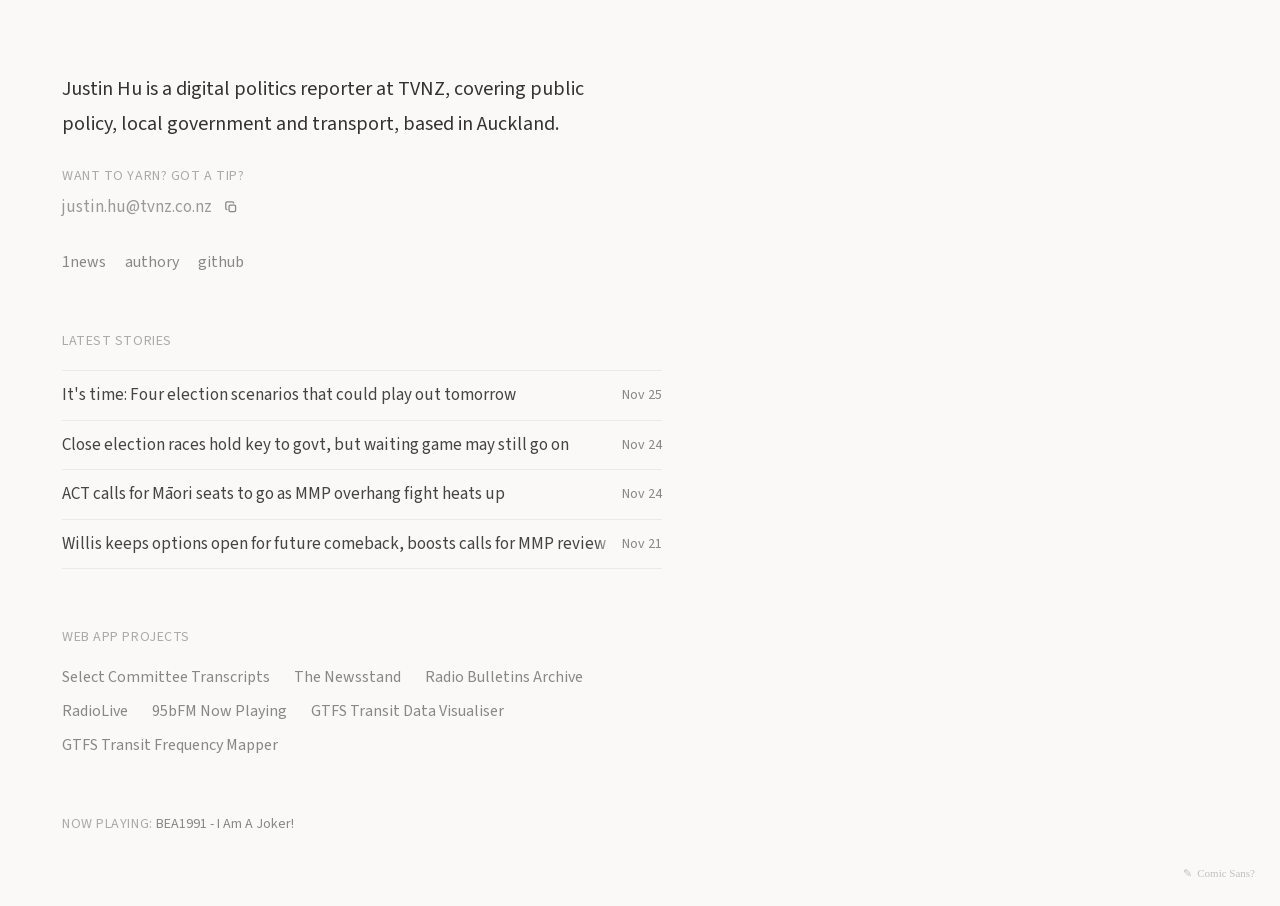
==== commit d2b5edcf: "chore: update recent articles" ====
--- a/index.html
+++ b/index.html
@@ -261,6 +261,10 @@
 <p style="font-size: 14px; color: var(--label); letter-spacing: 0.04em; text-transform: uppercase; margin: 0 0 19px">Latest stories</p>
 
 <div style="display: flex; flex-direction: column; font-size: 17px">
+<a href="https://www.1news.co.nz/2026/11/26/its-time-four-election-scenarios-that-could-play-out-tomorrow/" class="article" style="padding: 12px 0; border-top: 1px solid var(--rule); color: var(--body); text-decoration: none">
+<span style="line-height: 1.45">It&#x27;s time: Four election scenarios that could play out tomorrow</span>
+<span style="font-size: 14px; color: var(--subtle); white-space: nowrap; flex-shrink: 0" data-iso="2026-11-25">Nov 25</span>
+</a>
 <a href="https://www.1news.co.nz/2026/11/25/close-election-races-hold-key-to-govt-but-waiting-game-may-still-go-on/" class="article" style="padding: 12px 0; border-top: 1px solid var(--rule); color: var(--body); text-decoration: none">
 <span style="line-height: 1.45">Close election races hold key to govt, but waiting game may still go on</span>
 <span style="font-size: 14px; color: var(--subtle); white-space: nowrap; flex-shrink: 0" data-iso="2026-11-24">Nov 24</span>
@@ -269,13 +273,9 @@
 <span style="line-height: 1.45">ACT calls for Māori seats to go as MMP overhang fight heats up</span>
 <span style="font-size: 14px; color: var(--subtle); white-space: nowrap; flex-shrink: 0" data-iso="2026-11-24">Nov 24</span>
 </a>
-<a href="https://www.1news.co.nz/2026/11/22/willis-keeps-door-ajar-for-political-comeback-boosts-calls-for-mmp-review/" class="article" style="padding: 12px 0; border-top: 1px solid var(--rule); color: var(--body); text-decoration: none">
+<a href="https://www.1news.co.nz/2026/11/22/willis-keeps-door-ajar-for-political-comeback-boosts-calls-for-mmp-review/" class="article" style="padding: 12px 0; border-top: 1px solid var(--rule); border-bottom: 1px solid var(--rule); color: var(--body); text-decoration: none">
 <span style="line-height: 1.45">Willis keeps options open for future comeback, boosts calls for MMP review</span>
 <span style="font-size: 14px; color: var(--subtle); white-space: nowrap; flex-shrink: 0" data-iso="2026-11-21">Nov 21</span>
-</a>
-<a href="https://www.1news.co.nz/2026/11/20/govts-pay-equity-changes-breached-womens-rights-high-court-rules/" class="article" style="padding: 12px 0; border-top: 1px solid var(--rule); border-bottom: 1px solid var(--rule); color: var(--body); text-decoration: none">
-<span style="line-height: 1.45">Govt&#x27;s pay equity changes breached women&#x27;s rights, High Court rules</span>
-<span style="font-size: 14px; color: var(--subtle); white-space: nowrap; flex-shrink: 0" data-iso="2026-11-19">Nov 19</span>
 </a>
 </div>
 </div>
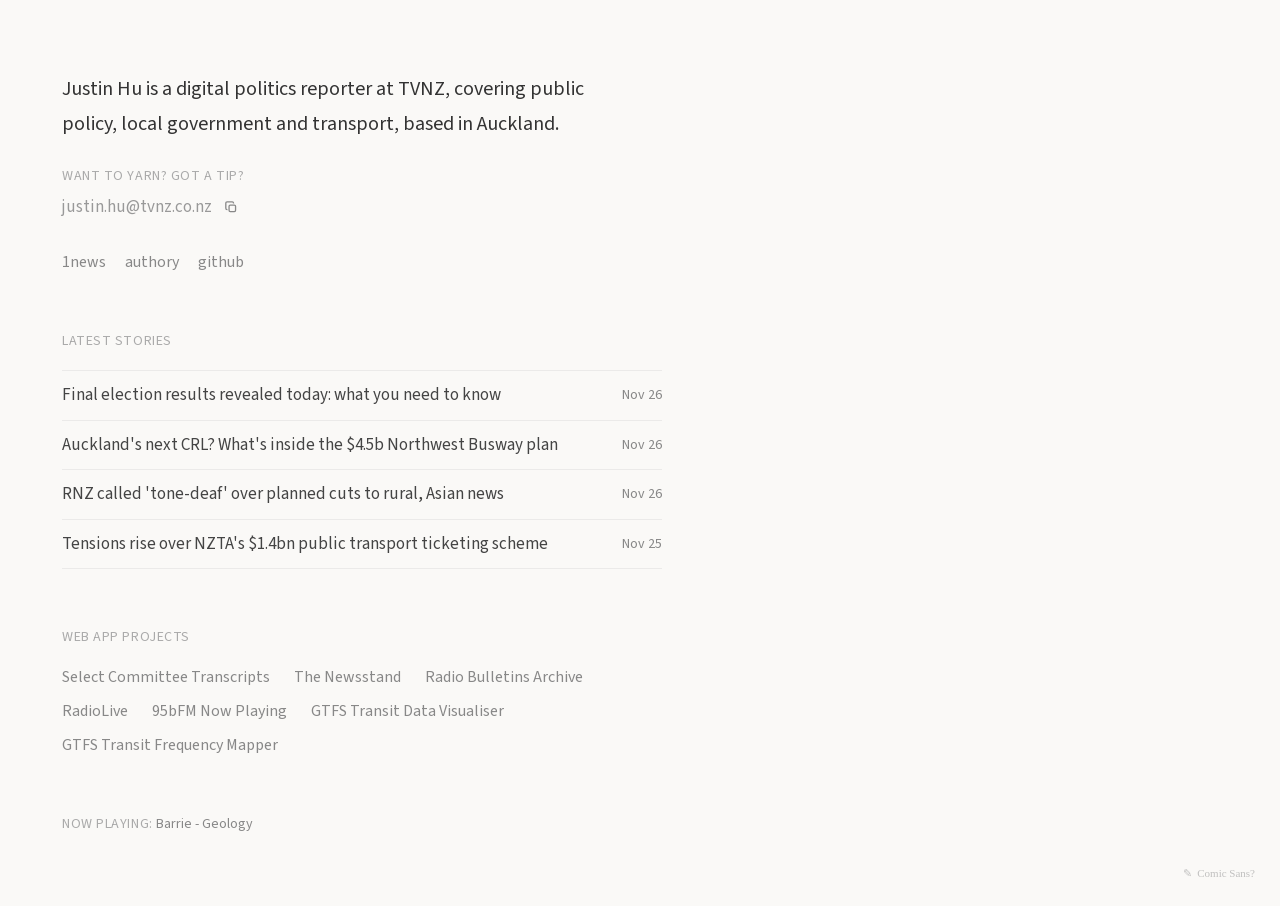
==== commit 92d91e60: "chore: update recent articles" ====
--- a/index.html
+++ b/index.html
@@ -261,21 +261,21 @@
 <p style="font-size: 14px; color: var(--label); letter-spacing: 0.04em; text-transform: uppercase; margin: 0 0 19px">Latest stories</p>
 
 <div style="display: flex; flex-direction: column; font-size: 17px">
-<a href="https://www.1news.co.nz/2026/11/26/its-time-four-election-scenarios-that-could-play-out-tomorrow/" class="article" style="padding: 12px 0; border-top: 1px solid var(--rule); color: var(--body); text-decoration: none">
-<span style="line-height: 1.45">It&#x27;s time: Four election scenarios that could play out tomorrow</span>
+<a href="https://www.1news.co.nz/2026/11/27/final-election-results-revealed-today-what-you-need-to-know/" class="article" style="padding: 12px 0; border-top: 1px solid var(--rule); color: var(--body); text-decoration: none">
+<span style="line-height: 1.45">Final election results revealed today: what you need to know</span>
+<span style="font-size: 14px; color: var(--subtle); white-space: nowrap; flex-shrink: 0" data-iso="2026-11-26">Nov 26</span>
+</a>
+<a href="https://www.1news.co.nz/2026/11/27/aucklands-next-crl-whats-inside-the-45b-northwest-busway-plan/" class="article" style="padding: 12px 0; border-top: 1px solid var(--rule); color: var(--body); text-decoration: none">
+<span style="line-height: 1.45">Auckland&#x27;s next CRL? What&#x27;s inside the $4.5b Northwest Busway plan</span>
+<span style="font-size: 14px; color: var(--subtle); white-space: nowrap; flex-shrink: 0" data-iso="2026-11-26">Nov 26</span>
+</a>
+<a href="https://www.1news.co.nz/2026/11/26/rnz-called-tone-deaf-over-planned-cuts-to-rural-asian-news/" class="article" style="padding: 12px 0; border-top: 1px solid var(--rule); color: var(--body); text-decoration: none">
+<span style="line-height: 1.45">RNZ called &#x27;tone-deaf&#x27; over planned cuts to rural, Asian news</span>
+<span style="font-size: 14px; color: var(--subtle); white-space: nowrap; flex-shrink: 0" data-iso="2026-11-26">Nov 26</span>
+</a>
+<a href="https://www.1news.co.nz/2026/11/26/tensions-rise-over-nztas-14bn-public-transport-ticketing-scheme/" class="article" style="padding: 12px 0; border-top: 1px solid var(--rule); border-bottom: 1px solid var(--rule); color: var(--body); text-decoration: none">
+<span style="line-height: 1.45">Tensions rise over NZTA&#x27;s $1.4bn public transport ticketing scheme</span>
 <span style="font-size: 14px; color: var(--subtle); white-space: nowrap; flex-shrink: 0" data-iso="2026-11-25">Nov 25</span>
-</a>
-<a href="https://www.1news.co.nz/2026/11/25/close-election-races-hold-key-to-govt-but-waiting-game-may-still-go-on/" class="article" style="padding: 12px 0; border-top: 1px solid var(--rule); color: var(--body); text-decoration: none">
-<span style="line-height: 1.45">Close election races hold key to govt, but waiting game may still go on</span>
-<span style="font-size: 14px; color: var(--subtle); white-space: nowrap; flex-shrink: 0" data-iso="2026-11-24">Nov 24</span>
-</a>
-<a href="https://www.1news.co.nz/2026/11/24/act-calls-for-maori-seats-to-go-as-mmp-overhang-fight-heats-up/" class="article" style="padding: 12px 0; border-top: 1px solid var(--rule); color: var(--body); text-decoration: none">
-<span style="line-height: 1.45">ACT calls for Māori seats to go as MMP overhang fight heats up</span>
-<span style="font-size: 14px; color: var(--subtle); white-space: nowrap; flex-shrink: 0" data-iso="2026-11-24">Nov 24</span>
-</a>
-<a href="https://www.1news.co.nz/2026/11/22/willis-keeps-door-ajar-for-political-comeback-boosts-calls-for-mmp-review/" class="article" style="padding: 12px 0; border-top: 1px solid var(--rule); border-bottom: 1px solid var(--rule); color: var(--body); text-decoration: none">
-<span style="line-height: 1.45">Willis keeps options open for future comeback, boosts calls for MMP review</span>
-<span style="font-size: 14px; color: var(--subtle); white-space: nowrap; flex-shrink: 0" data-iso="2026-11-21">Nov 21</span>
 </a>
 </div>
 </div>
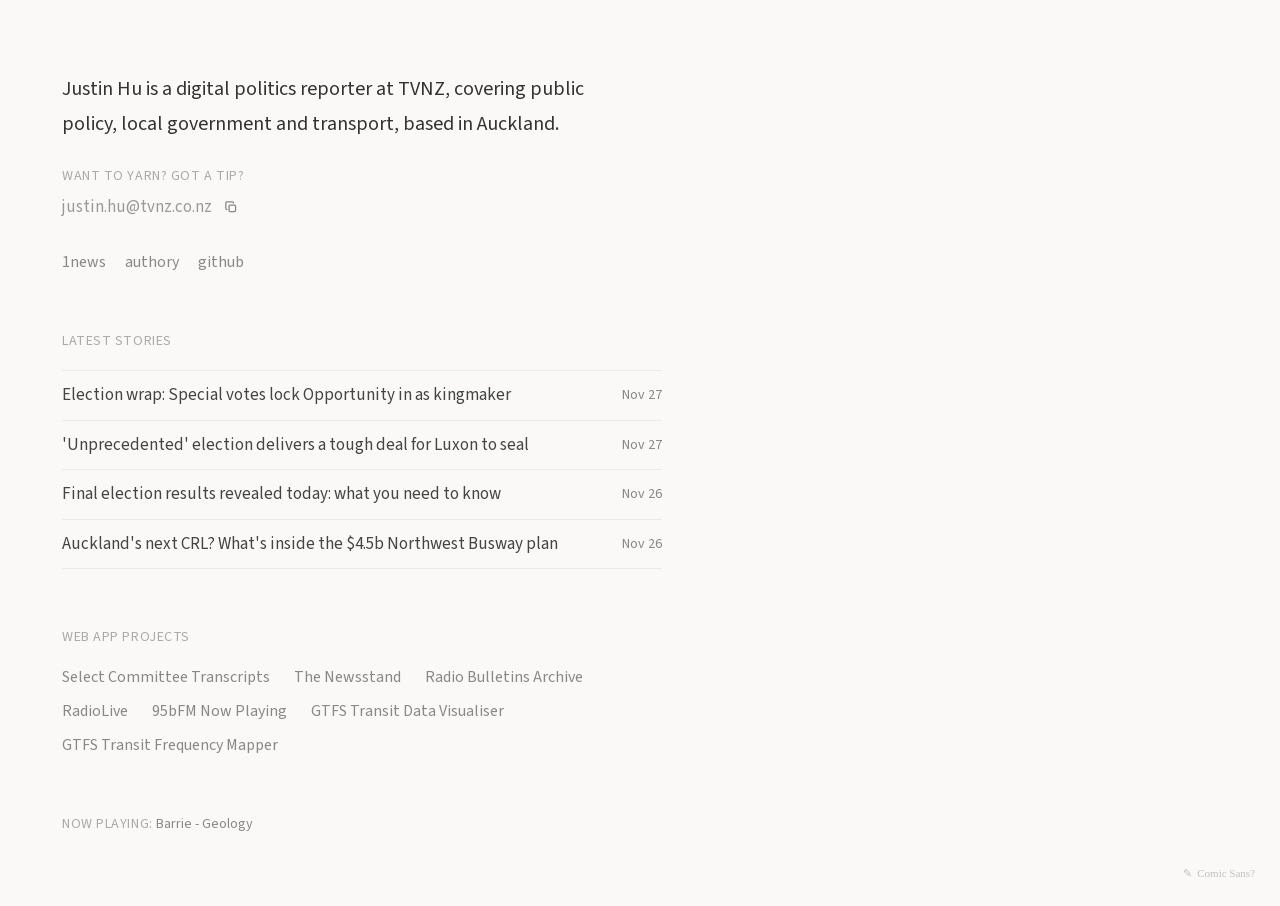
==== commit 9f8ab8b9: "chore: update recent articles" ====
--- a/index.html
+++ b/index.html
@@ -261,21 +261,21 @@
 <p style="font-size: 14px; color: var(--label); letter-spacing: 0.04em; text-transform: uppercase; margin: 0 0 19px">Latest stories</p>
 
 <div style="display: flex; flex-direction: column; font-size: 17px">
+<a href="https://www.1news.co.nz/2026/11/27/election-live-official-results-at-2pm-as-nation-waits-on-special-votes/" class="article" style="padding: 12px 0; border-top: 1px solid var(--rule); color: var(--body); text-decoration: none">
+<span style="line-height: 1.45">Election wrap: Special votes lock Opportunity in as kingmaker</span>
+<span style="font-size: 14px; color: var(--subtle); white-space: nowrap; flex-shrink: 0" data-iso="2026-11-27">Nov 27</span>
+</a>
+<a href="https://www.1news.co.nz/2026/11/27/unprecedented-election-delivers-a-tough-deal-for-luxon-to-seal/" class="article" style="padding: 12px 0; border-top: 1px solid var(--rule); color: var(--body); text-decoration: none">
+<span style="line-height: 1.45">&#x27;Unprecedented&#x27; election delivers a tough deal for Luxon to seal</span>
+<span style="font-size: 14px; color: var(--subtle); white-space: nowrap; flex-shrink: 0" data-iso="2026-11-27">Nov 27</span>
+</a>
 <a href="https://www.1news.co.nz/2026/11/27/final-election-results-revealed-today-what-you-need-to-know/" class="article" style="padding: 12px 0; border-top: 1px solid var(--rule); color: var(--body); text-decoration: none">
 <span style="line-height: 1.45">Final election results revealed today: what you need to know</span>
 <span style="font-size: 14px; color: var(--subtle); white-space: nowrap; flex-shrink: 0" data-iso="2026-11-26">Nov 26</span>
 </a>
-<a href="https://www.1news.co.nz/2026/11/27/aucklands-next-crl-whats-inside-the-45b-northwest-busway-plan/" class="article" style="padding: 12px 0; border-top: 1px solid var(--rule); color: var(--body); text-decoration: none">
+<a href="https://www.1news.co.nz/2026/11/27/aucklands-next-crl-whats-inside-the-45b-northwest-busway-plan/" class="article" style="padding: 12px 0; border-top: 1px solid var(--rule); border-bottom: 1px solid var(--rule); color: var(--body); text-decoration: none">
 <span style="line-height: 1.45">Auckland&#x27;s next CRL? What&#x27;s inside the $4.5b Northwest Busway plan</span>
 <span style="font-size: 14px; color: var(--subtle); white-space: nowrap; flex-shrink: 0" data-iso="2026-11-26">Nov 26</span>
-</a>
-<a href="https://www.1news.co.nz/2026/11/26/rnz-called-tone-deaf-over-planned-cuts-to-rural-asian-news/" class="article" style="padding: 12px 0; border-top: 1px solid var(--rule); color: var(--body); text-decoration: none">
-<span style="line-height: 1.45">RNZ called &#x27;tone-deaf&#x27; over planned cuts to rural, Asian news</span>
-<span style="font-size: 14px; color: var(--subtle); white-space: nowrap; flex-shrink: 0" data-iso="2026-11-26">Nov 26</span>
-</a>
-<a href="https://www.1news.co.nz/2026/11/26/tensions-rise-over-nztas-14bn-public-transport-ticketing-scheme/" class="article" style="padding: 12px 0; border-top: 1px solid var(--rule); border-bottom: 1px solid var(--rule); color: var(--body); text-decoration: none">
-<span style="line-height: 1.45">Tensions rise over NZTA&#x27;s $1.4bn public transport ticketing scheme</span>
-<span style="font-size: 14px; color: var(--subtle); white-space: nowrap; flex-shrink: 0" data-iso="2026-11-25">Nov 25</span>
 </a>
 </div>
 </div>
